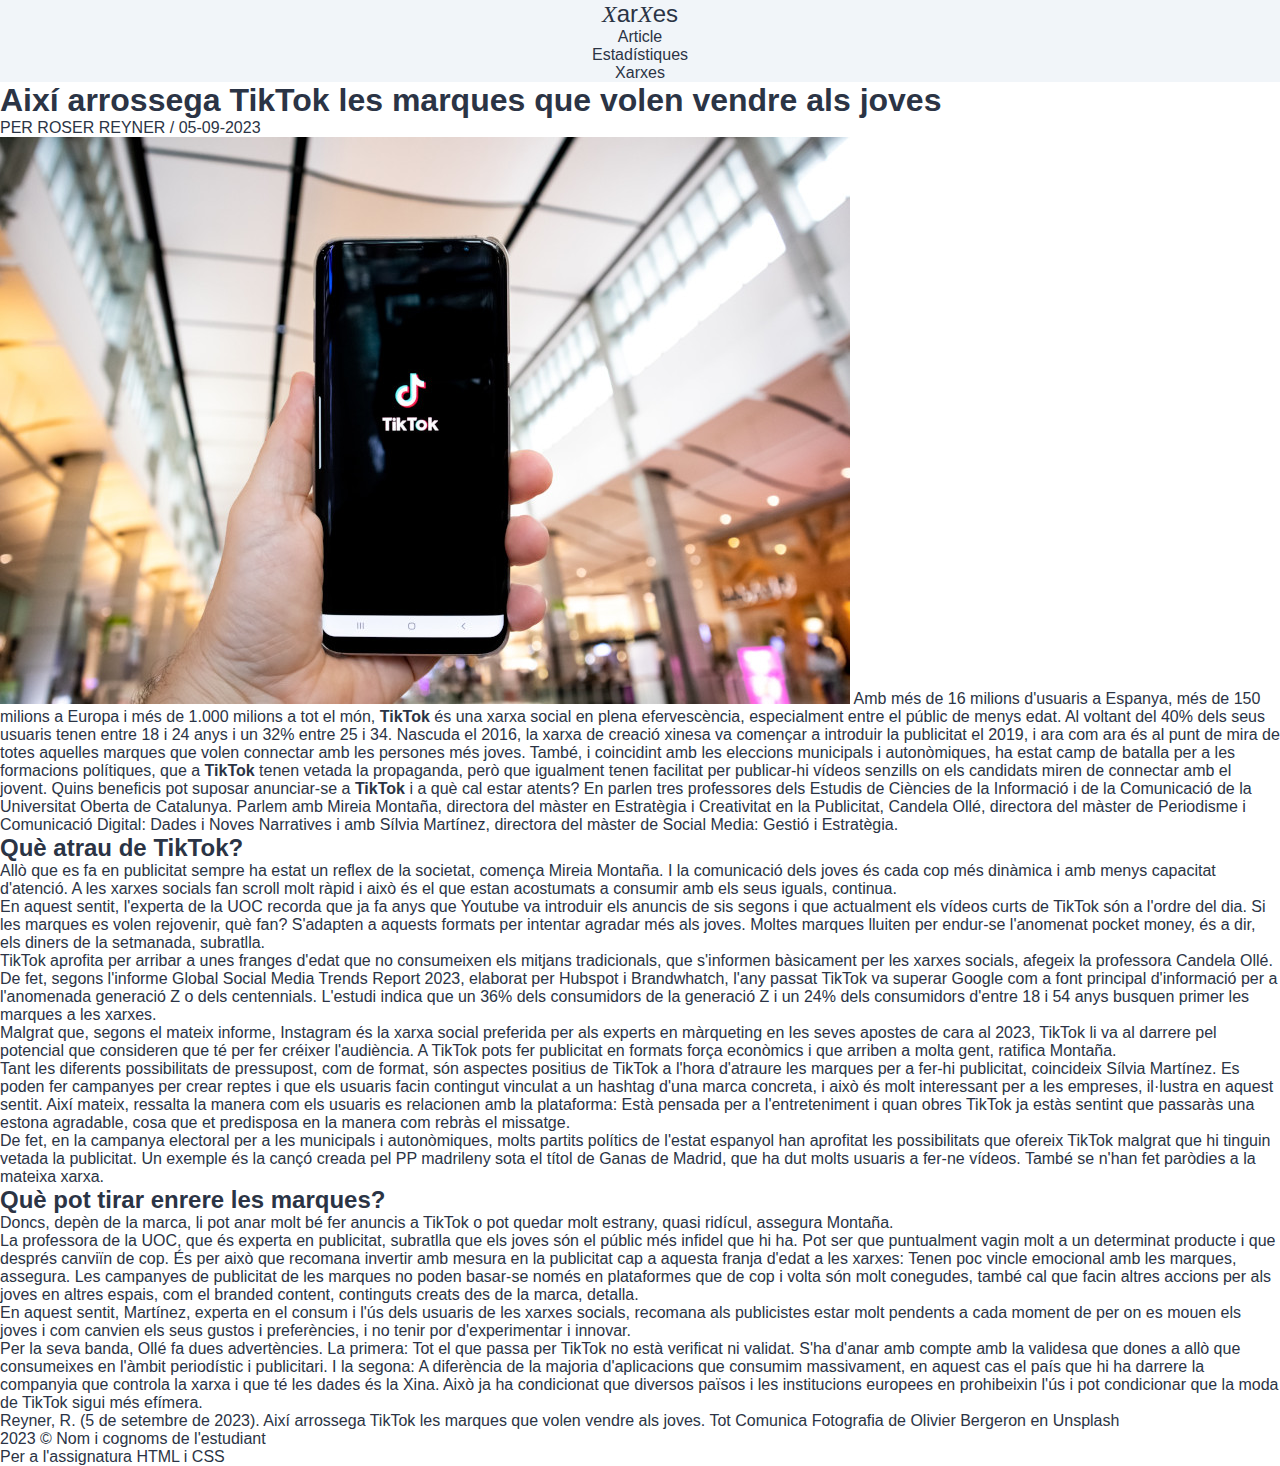
==== index.html @ e9c0a09b "Basic HTML Structure" ====
<!DOCTYPE html>
<html lang="en">
    <head>
        <meta charset="UTF-8" />
        <meta name="viewport" content="width=device-width, initial-scale=1.0" />
        <link rel="stylesheet" href="./css/estils.css">
        <title>Index</title>
    </head>
    <body>
        <header>
            <p class="logo"><span class="x-letter">X</span>ar<span class="x-letter">X</span>es</p>
            <nav>
                <ul>
                    <li>Article</li>
                    <li>Estadístiques</li>
                    <li>Xarxes</li>
                </ul>
            </nav>
        </header>

        <main>
            <h1>
                Així arrossega TikTok les marques que volen vendre als joves
            </h1>
            <p class="author">PER ROSER REYNER / 05-09-2023</p>
            <figure>
                <img
                    src="./img/hero-image.jpg"
                    alt="Smartphone showing TikTok logo"
                />
                <caption>
                    Amb més de 16 milions d'usuaris a Espanya, més de 150
                    milions a Europa i més de 1.000 milions a tot el món,
                    <strong>TikTok</strong>
                    és una xarxa social en plena efervescència, especialment
                    entre el públic de menys edat. Al voltant del 40% dels seus
                    usuaris tenen entre 18 i 24 anys i un 32% entre 25 i 34.
                    Nascuda el 2016, la xarxa de creació xinesa va començar a
                    introduir la publicitat el 2019, i ara com ara és al punt de
                    mira de totes aquelles marques que volen connectar amb les
                    persones més joves. També, i coincidint amb les eleccions
                    municipals i autonòmiques, ha estat camp de batalla per a
                    les formacions polítiques, que a
                    <strong>TikTok</strong>
                    tenen vetada la propaganda, però que igualment tenen
                    facilitat per publicar-hi vídeos senzills on els candidats
                    miren de connectar amb el jovent. Quins beneficis pot
                    suposar anunciar-se a
                    <strong>TikTok</strong>
                    i a què cal estar atents? En parlen tres professores dels
                    Estudis de Ciències de la Informació i de la Comunicació de
                    la Universitat Oberta de Catalunya. Parlem amb Mireia
                    Montaña, directora del màster en Estratègia i Creativitat en
                    la Publicitat, Candela Ollé, directora del màster de
                    Periodisme i Comunicació Digital: Dades i Noves Narratives i
                    amb Sílvia Martínez, directora del màster de Social Media:
                    Gestió i Estratègia.
                </caption>
            </figure>
            <h2>Què atrau de TikTok?</h2>
            <p>
                Allò que es fa en publicitat sempre ha estat un reflex de la
                societat, comença Mireia Montaña. I la comunicació dels joves és
                cada cop més dinàmica i amb menys capacitat d'atenció. A les
                xarxes socials fan scroll molt ràpid i això és el que estan
                acostumats a consumir amb els seus iguals, continua.
            </p>
            <p>
                En aquest sentit, l'experta de la UOC recorda que ja fa anys que
                Youtube va introduir els anuncis de sis segons i que actualment
                els vídeos curts de TikTok són a l'ordre del dia. Si les marques
                es volen rejovenir, què fan? S'adapten a aquests formats per
                intentar agradar més als joves. Moltes marques lluiten per
                endur-se l'anomenat pocket money, és a dir, els diners de la
                setmanada, subratlla.
            </p>
            <p>
                TikTok aprofita per arribar a unes franges d'edat que no
                consumeixen els mitjans tradicionals, que s'informen bàsicament
                per les xarxes socials, afegeix la professora Candela Ollé.
            </p>
            <p>
                De fet, segons l'informe Global Social Media Trends Report 2023,
                elaborat per Hubspot i Brandwhatch, l'any passat TikTok va
                superar Google com a font principal d'informació per a
                l'anomenada generació Z o dels centennials. L'estudi indica que
                un 36% dels consumidors de la generació Z i un 24% dels
                consumidors d'entre 18 i 54 anys busquen primer les marques a
                les xarxes.
            </p>
            <p>
                Malgrat que, segons el mateix informe, Instagram és la xarxa
                social preferida per als experts en màrqueting en les seves
                apostes de cara al 2023, TikTok li va al darrere pel potencial
                que consideren que té per fer créixer l'audiència. A TikTok pots
                fer publicitat en formats força econòmics i que arriben a molta
                gent, ratifica Montaña.
            </p>
            <p>
                Tant les diferents possibilitats de pressupost, com de format,
                són aspectes positius de TikTok a l'hora d'atraure les marques
                per a fer-hi publicitat, coincideix Sílvia Martínez. Es poden
                fer campanyes per crear reptes i que els usuaris facin contingut
                vinculat a un hashtag d'una marca concreta, i això és molt
                interessant per a les empreses, il·lustra en aquest sentit. Així
                mateix, ressalta la manera com els usuaris es relacionen amb la
                plataforma: Està pensada per a l'entreteniment i quan obres
                TikTok ja estàs sentint que passaràs una estona agradable, cosa
                que et predisposa en la manera com rebràs el missatge.
            </p>
            <p>
                De fet, en la campanya electoral per a les municipals i
                autonòmiques, molts partits polítics de l'estat espanyol han
                aprofitat les possibilitats que ofereix TikTok malgrat que hi
                tinguin vetada la publicitat. Un exemple és la cançó creada pel
                PP madrileny sota el títol de Ganas de Madrid, que ha dut molts
                usuaris a fer-ne vídeos. També se n'han fet paròdies a la
                mateixa xarxa.
            </p>
            <h2>Què pot tirar enrere les marques?</h2>
            <p>
                Doncs, depèn de la marca, li pot anar molt bé fer anuncis a
                TikTok o pot quedar molt estrany, quasi ridícul, assegura
                Montaña.
            </p>
            <p>
                La professora de la UOC, que és experta en publicitat, subratlla
                que els joves són el públic més infidel que hi ha. Pot ser que
                puntualment vagin molt a un determinat producte i que després
                canviïn de cop. És per això que recomana invertir amb mesura en
                la publicitat cap a aquesta franja d'edat a les xarxes: Tenen
                poc vincle emocional amb les marques, assegura. Les campanyes de
                publicitat de les marques no poden basar-se només en plataformes
                que de cop i volta són molt conegudes, també cal que facin
                altres accions per als joves en altres espais, com el branded
                content, continguts creats des de la marca, detalla.
            </p>
            <p>
                En aquest sentit, Martínez, experta en el consum i l'ús dels
                usuaris de les xarxes socials, recomana als publicistes estar
                molt pendents a cada moment de per on es mouen els joves i com
                canvien els seus gustos i preferències, i no tenir por
                d'experimentar i innovar.
            </p>
            <p>
                Per la seva banda, Ollé fa dues advertències. La primera: Tot el
                que passa per TikTok no està verificat ni validat. S'ha d'anar
                amb compte amb la validesa que dones a allò que consumeixes en
                l'àmbit periodístic i publicitari. I la segona: A diferència de
                la majoria d'aplicacions que consumim massivament, en aquest cas
                el país que hi ha darrere la companyia que controla la xarxa i
                que té les dades és la Xina. Això ja ha condicionat que diversos
                països i les institucions europees en prohibeixin l'ús i pot
                condicionar que la moda de TikTok sigui més efímera.
            </p>
            <p>
                Reyner, R. (5 de setembre de 2023). Així arrossega TikTok les
                marques que volen vendre als joves. Tot Comunica Fotografia de
                Olivier Bergeron en Unsplash
            </p>
        </main>
        <footer>
            <p>2023 © Nom i cognoms de l'estudiant</p>
            <p>Per a l'assignatura HTML i CSS</p>
        </footer>
    </body>
</html>
---- css/estils.css ----
/* RESET */

* {
    margin: 0;
    padding: 0;
    box-sizing: border-box;
}

/* VARIABLES */

:root {
    --color-contrast: rgb(254, 105, 106);
}

/* TIPOGRAFIA */

body {
    font-family: Verdana, Tahoma, sans-serif;
    color: rgb(43,52,69);
}

a {
    color: var(--color-contrast);
    text-decoration: none;
}

a:hover {
    color: rgba(var(--color-contrast), 0.5);
}

span.x-letter {
    font-family: Georgia, 'Times New Roman', serif;
    font-style: italic;
}

.logo {
    font-size: 1.5rem;
}

/* LAYOUT */

header {
    background-color: rgb(241, 245, 249);
    text-align: center;
}
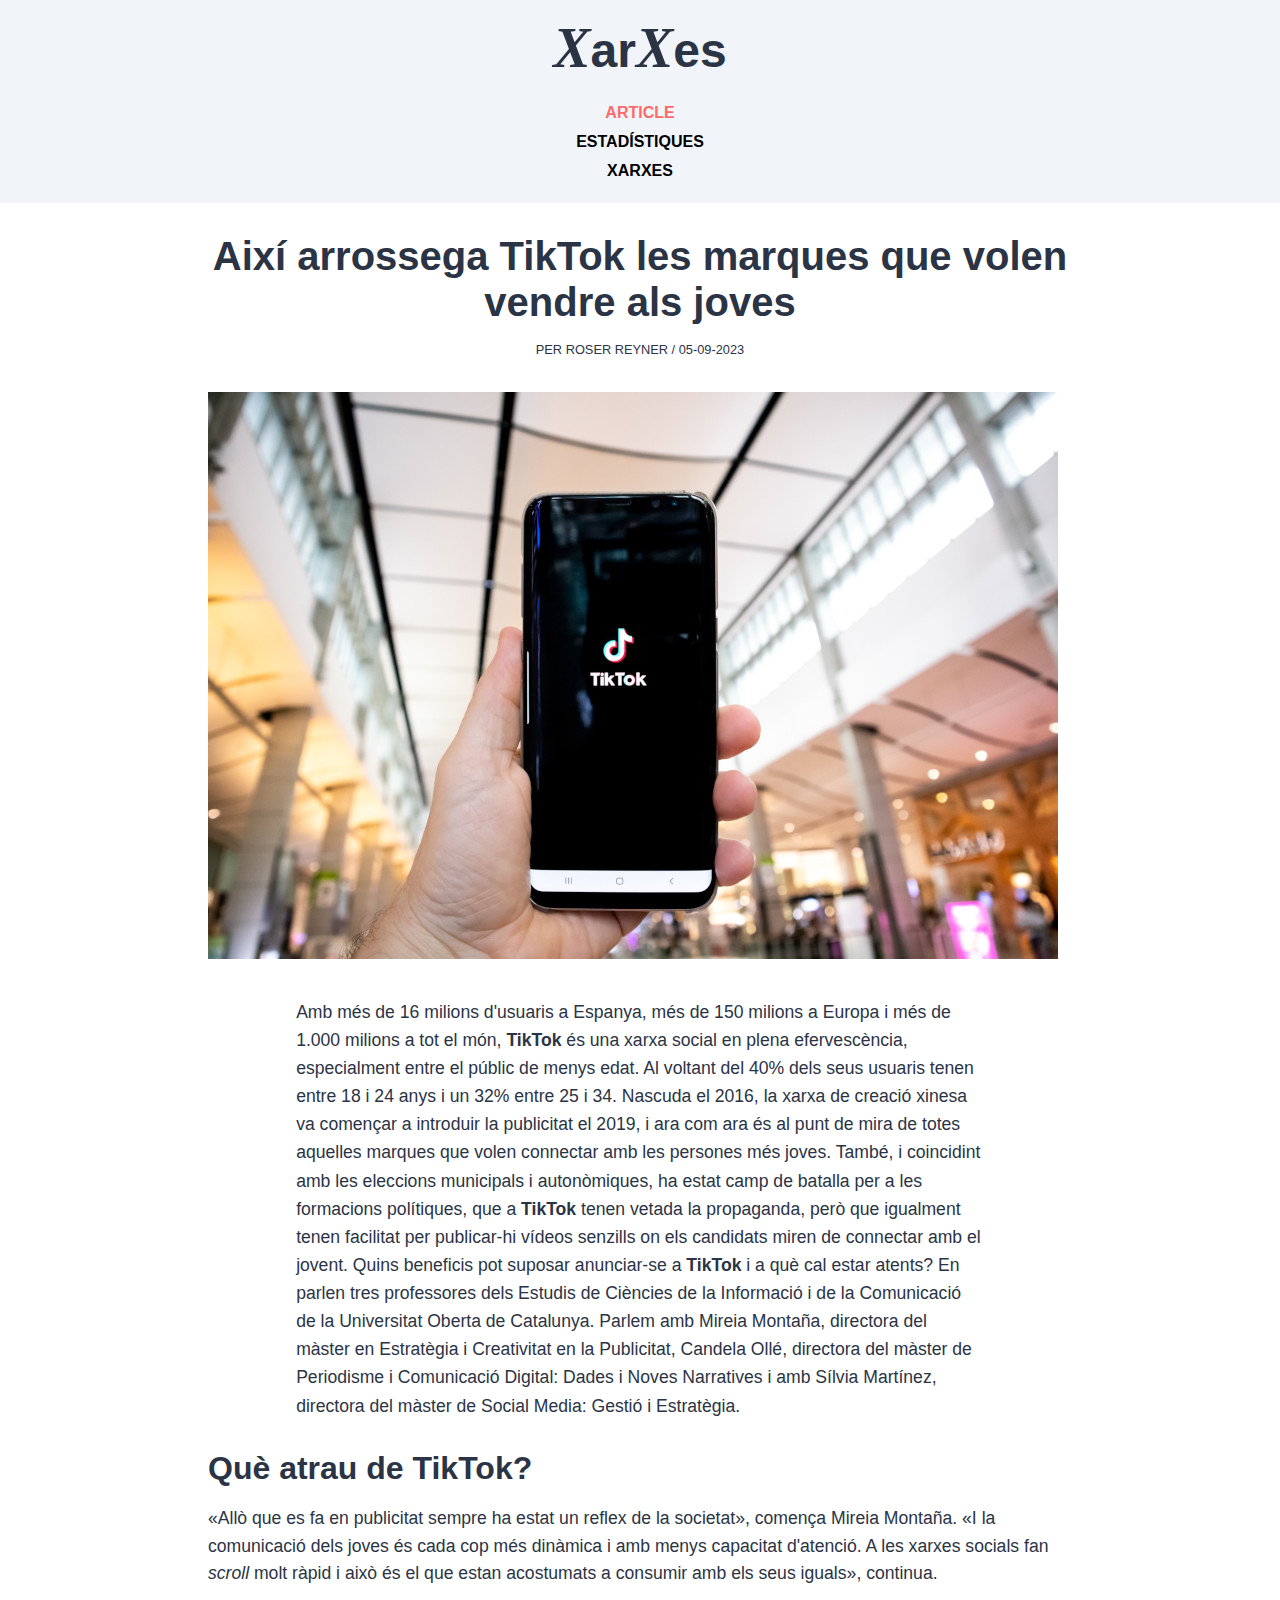
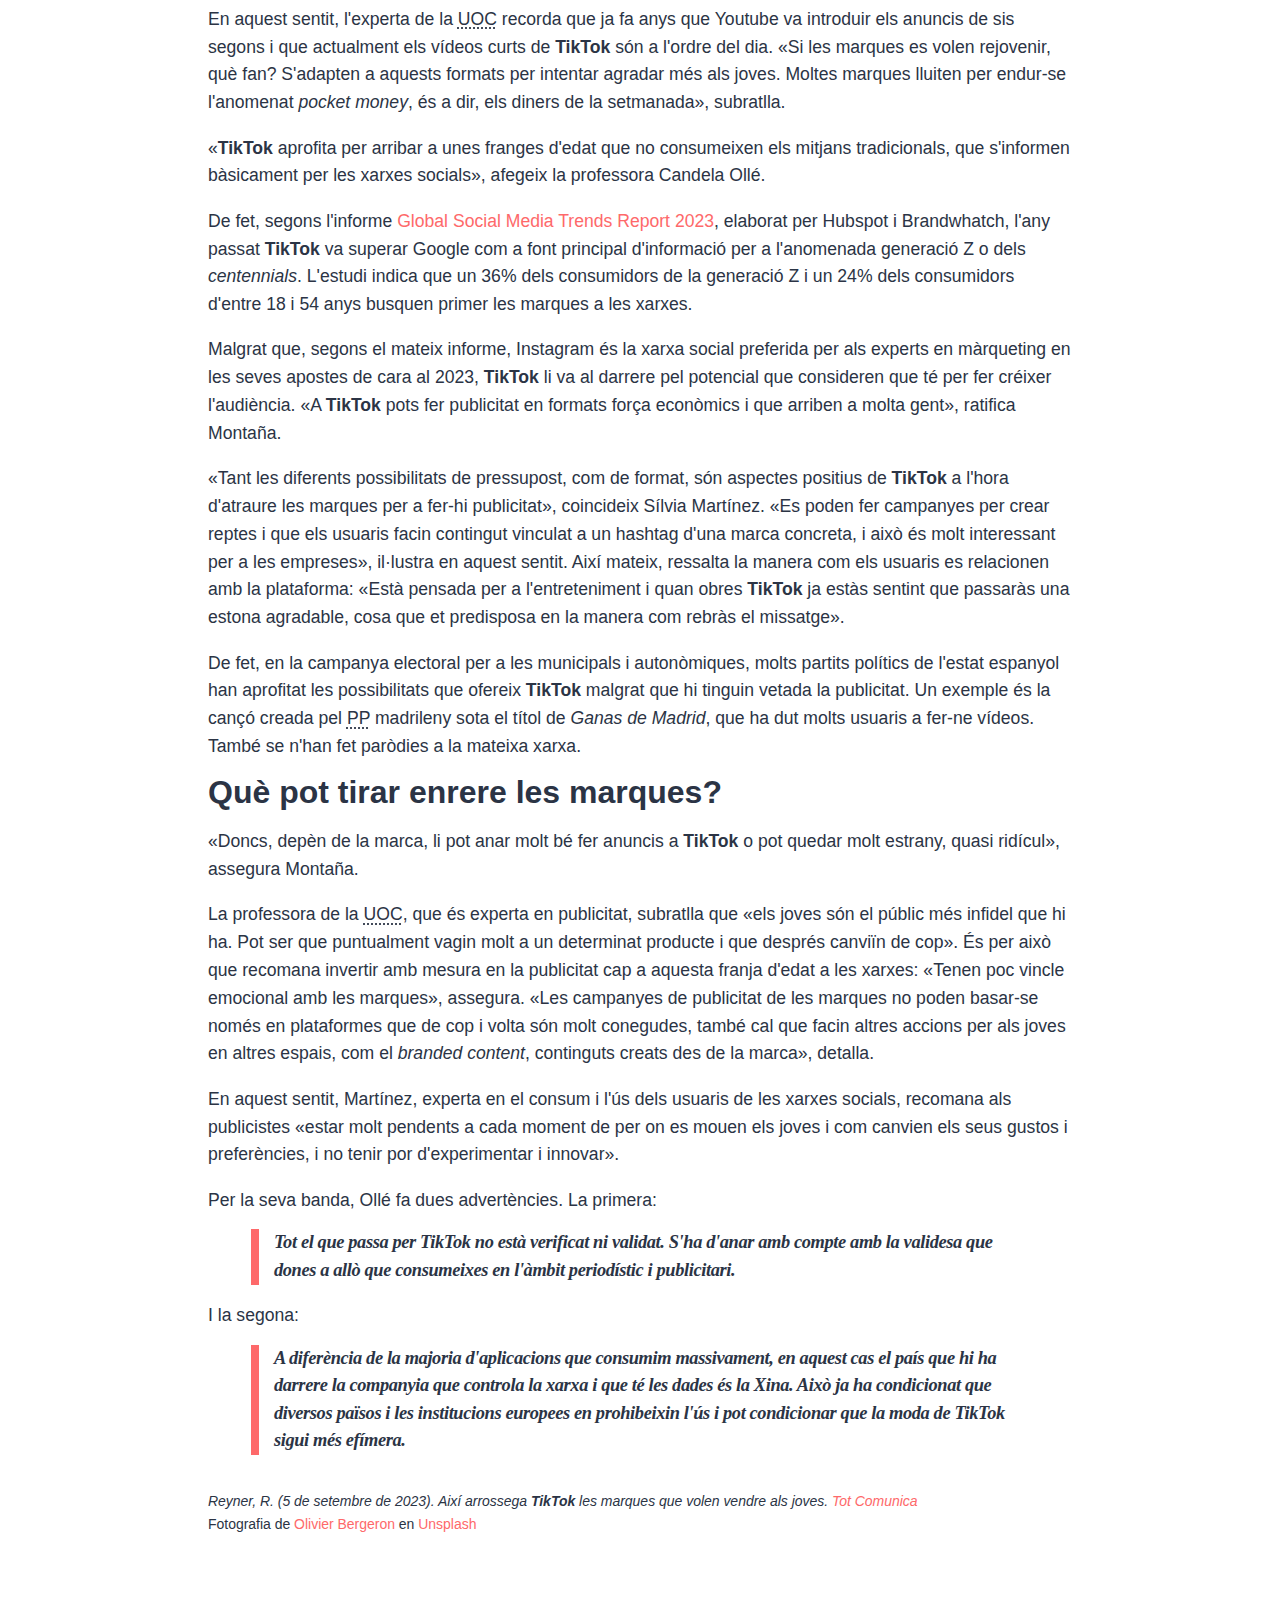
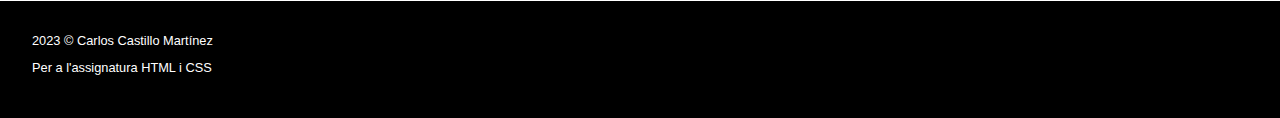
==== commit b0cade2d: "Complete design article page" ====
--- a/index.html
+++ b/index.html
@@ -8,12 +8,14 @@
     </head>
     <body>
         <header>
-            <p class="logo"><span class="x-letter">X</span>ar<span class="x-letter">X</span>es</p>
+                <a href="index.html" class="logo">
+                    <span class="x-letter">X</span>ar<span class="x-letter">X</span>es
+                </a>
             <nav>
                 <ul>
-                    <li>Article</li>
-                    <li>Estadístiques</li>
-                    <li>Xarxes</li>
+                    <li><a href="index.html" class="active">Article</a></li>
+                    <li><a href="estadistiques.html">Estadístiques</a></li>
+                    <li><a href="xarxes.html">Xarxes</a></li>
                 </ul>
             </nav>
         </header>
@@ -23,12 +25,12 @@
                 Així arrossega TikTok les marques que volen vendre als joves
             </h1>
             <p class="author">PER ROSER REYNER / 05-09-2023</p>
-            <figure>
+            <figure class="hero-image">
                 <img
                     src="./img/hero-image.jpg"
                     alt="Smartphone showing TikTok logo"
                 />
-                <caption>
+                <figcaption>
                     Amb més de 16 milions d'usuaris a Espanya, més de 150
                     milions a Europa i més de 1.000 milions a tot el món,
                     <strong>TikTok</strong>
@@ -55,35 +57,40 @@
                     Periodisme i Comunicació Digital: Dades i Noves Narratives i
                     amb Sílvia Martínez, directora del màster de Social Media:
                     Gestió i Estratègia.
-                </caption>
+                </figcaption>
             </figure>
             <h2>Què atrau de TikTok?</h2>
             <p>
-                Allò que es fa en publicitat sempre ha estat un reflex de la
-                societat, comença Mireia Montaña. I la comunicació dels joves és
+                <q>Allò que es fa en publicitat sempre ha estat un reflex de la
+                societat</q>, comença Mireia Montaña. <q>I la comunicació dels joves és
                 cada cop més dinàmica i amb menys capacitat d'atenció. A les
-                xarxes socials fan scroll molt ràpid i això és el que estan
-                acostumats a consumir amb els seus iguals, continua.
+                xarxes socials fan <em>scroll</em> molt ràpid i això és el que estan
+                acostumats a consumir amb els seus iguals</q>, continua.
             </p>
             <p>
-                En aquest sentit, l'experta de la UOC recorda que ja fa anys que
+                En aquest sentit, l'experta de la <abbr title="Universitat Oberta de Catalunya">UOC</abbr> recorda que ja fa anys que
                 Youtube va introduir els anuncis de sis segons i que actualment
-                els vídeos curts de TikTok són a l'ordre del dia. Si les marques
+                els vídeos curts de <strong>TikTok</strong> són a l'ordre del dia. <q>Si les marques
                 es volen rejovenir, què fan? S'adapten a aquests formats per
                 intentar agradar més als joves. Moltes marques lluiten per
-                endur-se l'anomenat pocket money, és a dir, els diners de la
-                setmanada, subratlla.
+                endur-se l'anomenat <em>pocket money</em>, és a dir, els diners de la
+                setmanada</q>, subratlla.
             </p>
             <p>
-                TikTok aprofita per arribar a unes franges d'edat que no
+                <q><strong>TikTok</strong> aprofita per arribar a unes franges d'edat que no
                 consumeixen els mitjans tradicionals, que s'informen bàsicament
-                per les xarxes socials, afegeix la professora Candela Ollé.
+                per les xarxes socials</q>, afegeix la professora Candela Ollé.
             </p>
             <p>
-                De fet, segons l'informe Global Social Media Trends Report 2023,
-                elaborat per Hubspot i Brandwhatch, l'any passat TikTok va
+                De fet, segons l'informe <a href="https://offers.hubspot.com/social-media-trends-report?hubs_post-
+                cta=anchor&hubs_post=blog.hubspot.com%2Fmarketing%2Fhubspot-blog-
+                social-media-marketing-report&hubs_signup-
+                url=blog.hubspot.com%2Fmarketing%2Fhubspot-blog-social-media-marketing-
+                report&hubs_signup-cta=cta_button&hsCtaTracking=3dc1dfd9-2cb4-4498-
+                8c57-19dbb5671820%7C1758cda9-adcb-40f3-a7c5-4480017a2815" target="_blank">Global Social Media Trends Report 2023</a>,
+                elaborat per Hubspot i Brandwhatch, l'any passat <strong>TikTok</strong> va
                 superar Google com a font principal d'informació per a
-                l'anomenada generació Z o dels centennials. L'estudi indica que
+                l'anomenada generació Z o dels <em>centennials</em>. L'estudi indica que
                 un 36% dels consumidors de la generació Z i un 24% dels
                 consumidors d'entre 18 i 54 anys busquen primer les marques a
                 les xarxes.
@@ -91,76 +98,89 @@
             <p>
                 Malgrat que, segons el mateix informe, Instagram és la xarxa
                 social preferida per als experts en màrqueting en les seves
-                apostes de cara al 2023, TikTok li va al darrere pel potencial
-                que consideren que té per fer créixer l'audiència. A TikTok pots
+                apostes de cara al 2023, <strong>TikTok</strong> li va al darrere pel potencial
+                que consideren que té per fer créixer l'audiència. <q>A <strong>TikTok</strong> pots
                 fer publicitat en formats força econòmics i que arriben a molta
-                gent, ratifica Montaña.
+                gent</q>, ratifica Montaña.
             </p>
             <p>
-                Tant les diferents possibilitats de pressupost, com de format,
-                són aspectes positius de TikTok a l'hora d'atraure les marques
-                per a fer-hi publicitat, coincideix Sílvia Martínez. Es poden
+                <q>Tant les diferents possibilitats de pressupost, com de format,
+                són aspectes positius de <strong>TikTok</strong> a l'hora d'atraure les marques
+                per a fer-hi publicitat</q>, coincideix Sílvia Martínez. <q>Es poden
                 fer campanyes per crear reptes i que els usuaris facin contingut
                 vinculat a un hashtag d'una marca concreta, i això és molt
-                interessant per a les empreses, il·lustra en aquest sentit. Així
+                interessant per a les empreses</q>, il·lustra en aquest sentit. Així
                 mateix, ressalta la manera com els usuaris es relacionen amb la
-                plataforma: Està pensada per a l'entreteniment i quan obres
-                TikTok ja estàs sentint que passaràs una estona agradable, cosa
-                que et predisposa en la manera com rebràs el missatge.
+                plataforma: <q>Està pensada per a l'entreteniment i quan obres
+                <strong>TikTok</strong> ja estàs sentint que passaràs una estona agradable, cosa
+                que et predisposa en la manera com rebràs el missatge</q>.
             </p>
             <p>
                 De fet, en la campanya electoral per a les municipals i
                 autonòmiques, molts partits polítics de l'estat espanyol han
-                aprofitat les possibilitats que ofereix TikTok malgrat que hi
+                aprofitat les possibilitats que ofereix <strong>TikTok</strong> malgrat que hi
                 tinguin vetada la publicitat. Un exemple és la cançó creada pel
-                PP madrileny sota el títol de Ganas de Madrid, que ha dut molts
+                <abbr title="Partido Popular">PP</abbr> madrileny sota el títol de <em>Ganas de Madrid</em>, que ha dut molts
                 usuaris a fer-ne vídeos. També se n'han fet paròdies a la
                 mateixa xarxa.
             </p>
             <h2>Què pot tirar enrere les marques?</h2>
             <p>
-                Doncs, depèn de la marca, li pot anar molt bé fer anuncis a
-                TikTok o pot quedar molt estrany, quasi ridícul, assegura
+                <q>Doncs, depèn de la marca, li pot anar molt bé fer anuncis a
+                <strong>TikTok</strong> o pot quedar molt estrany, quasi ridícul</q>, assegura
                 Montaña.
             </p>
             <p>
-                La professora de la UOC, que és experta en publicitat, subratlla
-                que els joves són el públic més infidel que hi ha. Pot ser que
+                La professora de la <abbr title="Universitat Oberta de Catalunya">UOC</abbr>, que és experta en publicitat, subratlla
+                que <q>els joves són el públic més infidel que hi ha. Pot ser que
                 puntualment vagin molt a un determinat producte i que després
-                canviïn de cop. És per això que recomana invertir amb mesura en
-                la publicitat cap a aquesta franja d'edat a les xarxes: Tenen
-                poc vincle emocional amb les marques, assegura. Les campanyes de
+                canviïn de cop</q>. És per això que recomana invertir amb mesura en
+                la publicitat cap a aquesta franja d'edat a les xarxes: <q>Tenen
+                poc vincle emocional amb les marques</q>, assegura. <q>Les campanyes de
                 publicitat de les marques no poden basar-se només en plataformes
                 que de cop i volta són molt conegudes, també cal que facin
-                altres accions per als joves en altres espais, com el branded
-                content, continguts creats des de la marca, detalla.
+                altres accions per als joves en altres espais, com el <em>branded
+                content</em>, continguts creats des de la marca</q>, detalla.
             </p>
             <p>
                 En aquest sentit, Martínez, experta en el consum i l'ús dels
-                usuaris de les xarxes socials, recomana als publicistes estar
+                usuaris de les xarxes socials, recomana als publicistes <q>estar
                 molt pendents a cada moment de per on es mouen els joves i com
                 canvien els seus gustos i preferències, i no tenir por
-                d'experimentar i innovar.
+                d'experimentar i innovar</q>.
             </p>
-            <p>
-                Per la seva banda, Ollé fa dues advertències. La primera: Tot el
-                que passa per TikTok no està verificat ni validat. S'ha d'anar
+            <p> Per la seva banda, Ollé fa dues advertències. La primera: </p>
+            <blockquote>
+                Tot el que passa per <strong>TikTok</strong> no està verificat ni validat. S'ha d'anar
                 amb compte amb la validesa que dones a allò que consumeixes en
-                l'àmbit periodístic i publicitari. I la segona: A diferència de
-                la majoria d'aplicacions que consumim massivament, en aquest cas
+                l'àmbit periodístic i publicitari. 
+            </blockquote>
+            <p>I la segona:</p> 
+            <blockquote>
+                A diferència de la majoria d'aplicacions que consumim massivament, en aquest cas
                 el país que hi ha darrere la companyia que controla la xarxa i
                 que té les dades és la Xina. Això ja ha condicionat que diversos
                 països i les institucions europees en prohibeixin l'ús i pot
-                condicionar que la moda de TikTok sigui més efímera.
-            </p>
-            <p>
-                Reyner, R. (5 de setembre de 2023). Així arrossega TikTok les
-                marques que volen vendre als joves. Tot Comunica Fotografia de
-                Olivier Bergeron en Unsplash
-            </p>
+                condicionar que la moda de <strong>TikTok</strong> sigui més efímera.
+            </blockquote>
+            <div class="font">
+                <p>
+                    <cite>
+                        Reyner, R. (5 de setembre de 2023). Així arrossega <strong>TikTok</strong> les
+                        marques que volen vendre als joves. 
+                        <a href="https://blogs.uoc.edu/comunicacio/ca" target="_blank">Tot Comunica</a>
+                    </cite>
+                </p>
+                <p> 
+                    Fotografia de 
+                    <a href="https://unsplash.com/es/@obergeron?utm_source=unsplash&utm_medium=ref
+                    erral&utm_content=creditCopyText" target="_blank">Olivier Bergeron</a> 
+                    en <a href="https://unsplash.com" target="_blank">Unsplash</a>
+                </p> 
+            </div>
         </main>
         <footer>
-            <p>2023 © Nom i cognoms de l'estudiant</p>
+            <p>2023 © Carlos Castillo Martínez</p>
             <p>Per a l'assignatura HTML i CSS</p>
         </footer>
     </body>
--- a/css/estils.css
+++ b/css/estils.css
@@ -10,14 +10,20 @@
 /* VARIABLES */
 
 :root {
+    --color-normal: rgb(43,52,69);
     --color-contrast: rgb(254, 105, 106);
+    --color-contrast-alpha: rgba(254, 105, 106, 0.5);
 }
 
 /* TIPOGRAFIA */
 
 body {
     font-family: Verdana, Tahoma, sans-serif;
-    color: rgb(43,52,69);
+    color: var(--color-normal);
+}
+
+h1 {
+    text-align: center;
 }
 
 a {
@@ -29,18 +35,158 @@
     color: rgba(var(--color-contrast), 0.5);
 }
 
-span.x-letter {
-    font-family: Georgia, 'Times New Roman', serif;
-    font-style: italic;
+a.logo{
+    font-size: 3rem;
+    font-weight: bold;
+    color: var(--color-normal);
 }
 
-.logo {
-    font-size: 1.5rem;
+nav a {
+    color: black;
+    font-weight: bold;
+    text-transform: uppercase;
 }
+
+
+a.logo:hover,
+nav a:hover {
+    color: var(--color-contrast-alpha);
+}
+
+nav a.active {
+    color: var(--color-contrast);
+}
+
+span.x-letter {
+    font-family: Georgia, 'Times New Roman', Times, serif;
+    font-style: italic;
+    font-size: 3.5rem;
+}
+
+h1 {
+    font-size: 2.5rem;
+    line-height: 1.15;
+}
+
+p.author {
+    text-align: center;
+    font-size: 0.8rem;
+}
+
+figure.hero-image figcaption {
+    font-size: 1.1rem;
+    line-height: 1.6;
+}
+
+h2 {
+    font-size: 2rem;
+}
+
+p {
+    font-size: 1.1rem;
+    line-height: 1.58;
+}
+
+q {
+    quotes: "«" "»";
+}
+
+
+
+blockquote {
+    font-family: Georgia, 'Times New Roman', Times, serif;
+    font-weight: bold;
+    font-style: italic;
+    font-size: 1.15rem;
+    line-height: 1.5;
+    letter-spacing: -0.38px;
+}
+
+.font p{
+    font-size: 0.875rem;
+    line-height: 0.7;
+    letter-spacing: -0.02px;
+}
+
+footer p {
+    color: rgb(255, 255, 255);
+    font-size: 0.8rem;
+}
+
 
 /* LAYOUT */
 
 header {
     background-color: rgb(241, 245, 249);
     text-align: center;
+    padding: 1em 0 1.4em 0;
+}
+
+nav {
+    margin-top: 1.5em;
+}
+
+nav a {
+    display: block;
+    margin-top: 0.7em;
+}
+
+main {
+    width: 67.5%;
+    max-width: 900px;
+    margin: 0 auto;
+}
+
+h1 {
+    margin-top: 0.75em;
+}
+
+p.author {
+    margin-top: 1.2em;
+}
+
+figure.hero-image {
+    margin-top: 2em;
+    
+}
+
+figure.hero-image figcaption {
+    width: 79.6%;
+    margin: 1.95em auto 0 auto;
+    padding-bottom: 1em;
+}
+
+h2 {
+    margin-top: 0.4em;
+}
+
+p {
+    margin-top: 1em;
+}
+
+abbr {
+    text-underline-offset: 3px;
+}
+
+blockquote {
+    border-left: 8px solid var(--color-contrast);
+    margin-top: 0.8em;
+    margin-left: 2.35em;
+    padding-left: 0.8em;
+    width: 90%;
+}
+
+.font {
+    margin-top: 2.6em;
+}
+
+
+footer {
+    background-color: rgb(0, 0, 0);
+    margin-top: 4.4em;
+    padding: 1.5em 2em 2.5em 2em;
+}
+
+footer p {
+    margin-top: 0.5em;
 }